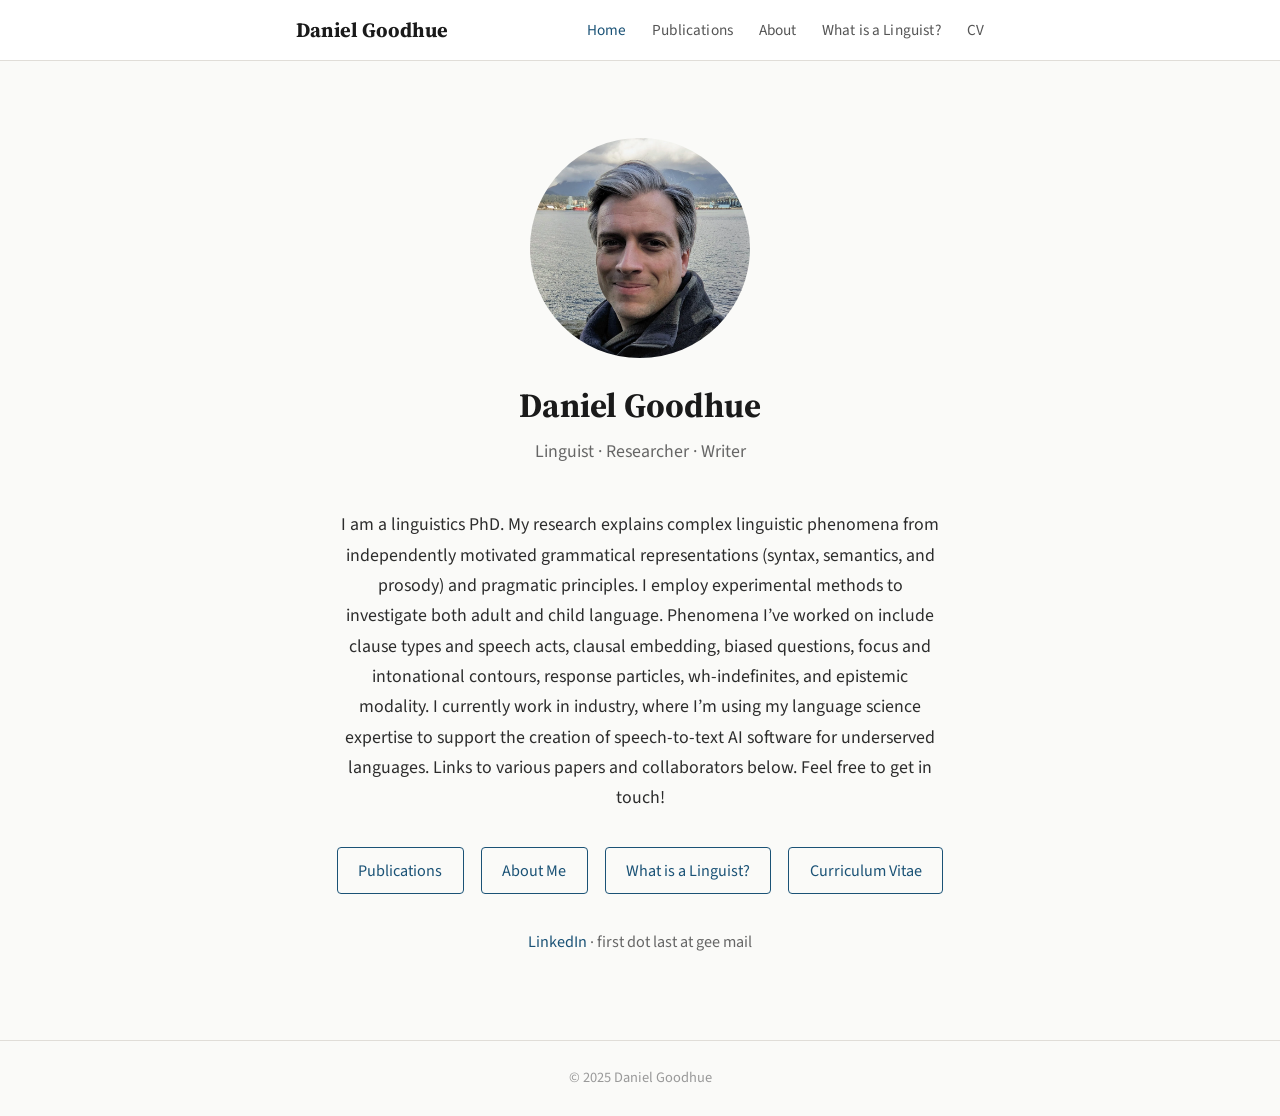
==== index.html @ 1b96a7d5 "Initial commit: personal academic website Static HTML/CSS site for danielgoodhue.com, migrating from" ====
<!DOCTYPE html>
<html lang="en">
<head>
  <meta charset="utf-8">
  <meta name="viewport" content="width=device-width, initial-scale=1">
  <title>Daniel Goodhue</title>
  <meta name="description" content="Daniel Goodhue — linguist, researcher, and writer based in Montreal.">
  <meta property="og:title" content="Daniel Goodhue">
  <meta property="og:description" content="Daniel Goodhue — linguist, researcher, and writer based in Montreal.">
  <meta property="og:type" content="website">
  <meta property="og:url" content="https://www.danielgoodhue.com/">
  <meta property="og:image" content="https://www.danielgoodhue.com/images/dan-vancouver-2024-crop.jpg">
  <link rel="preconnect" href="https://fonts.googleapis.com">
  <link rel="preconnect" href="https://fonts.gstatic.com" crossorigin>
  <link href="https://fonts.googleapis.com/css2?family=Source+Sans+3:ital,wght@0,400;0,600;0,700;1,400;1,600&family=Source+Serif+4:ital,wght@0,400;0,600;0,700;1,400&display=swap" rel="stylesheet">
  <link rel="stylesheet" href="./style.css">
</head>
<body>

  <header class="site-header">
    <nav class="nav-inner">
      <a href="./index.html" class="site-name">Daniel Goodhue</a>
      <button class="nav-toggle" aria-label="Toggle navigation">
        <svg viewBox="0 0 24 24" fill="none" stroke="currentColor" stroke-width="2" stroke-linecap="round"><line x1="3" y1="6" x2="21" y2="6"/><line x1="3" y1="12" x2="21" y2="12"/><line x1="3" y1="18" x2="21" y2="18"/></svg>
      </button>
      <ul class="nav-links">
        <li><a href="./index.html" class="active">Home</a></li>
        <li><a href="./publications.html">Publications</a></li>
        <li><a href="./about.html">About</a></li>
        <li><a href="./what-is-a-linguist.html">What is a Linguist?</a></li>
        <li><a href="./files/Goodhue-2025-CV2.pdf">CV</a></li>
      </ul>
    </nav>
  </header>

  <main>
    <div class="container">
      <div class="home-hero">
        <img src="./images/dan-vancouver-2024-crop.jpg" alt="Daniel Goodhue cycling the Vancouver seawall" class="photo">
        <h1>Daniel Goodhue</h1>
        <p class="tagline">Linguist &middot; Researcher &middot; Writer</p>
      </div>

      <div class="home-intro">
        <!-- PLACEHOLDER: Daniel, replace this paragraph with your own intro text.
             A few sentences about who you are — framed as someone who did linguistics
             and now does other things, not as an active academic. -->
        <p>I am a linguistics PhD. My research explains complex linguistic phenomena from independently motivated grammatical representations (syntax, semantics, and prosody) and pragmatic principles. I employ experimental methods to investigate both adult and child language. Phenomena I’ve worked on include clause types and speech acts, clausal embedding, biased questions, focus and intonational contours, response particles, wh-indefinites, and epistemic modality. I currently work in industry, where I’m using my language science expertise to support the creation of speech-to-text AI software for underserved languages. Links to various papers and collaborators below. Feel free to get in touch!</p>
      </div>

      <ul class="home-nav-links">
        <li><a href="./publications.html">Publications</a></li>
        <li><a href="./about.html">About Me</a></li>
        <li><a href="./what-is-a-linguist.html">What is a Linguist?</a></li>
        <li><a href="./files/Goodhue-2025-CV2.pdf">Curriculum Vitae</a></li>
      </ul>

      <p class="home-contact">
        <a href="https://www.linkedin.com/in/daniel-goodhue">LinkedIn</a> &middot; first dot last at gee mail
      </p>
    </div>
  </main>

  <footer class="site-footer">
    <div class="container">&copy; 2025 Daniel Goodhue</div>
  </footer>

  <script>
    document.querySelector('.nav-toggle').addEventListener('click', function() {
      document.querySelector('.nav-links').classList.toggle('open');
    });
  </script>

</body>
</html>
---- style.css ----
/* ===== Reset & Base ===== */
*, *::before, *::after {
  box-sizing: border-box;
  margin: 0;
  padding: 0;
}

html {
  font-size: 17px;
  scroll-behavior: smooth;
}

body {
  font-family: 'Source Sans 3', 'Source Sans Pro', -apple-system, BlinkMacSystemFont, 'Segoe UI', sans-serif;
  line-height: 1.7;
  color: #2c2c2c;
  background: #fafaf8;
}

a {
  color: #1a5276;
  text-decoration: none;
}

a:hover {
  color: #0e3650;
  text-decoration: underline;
}

img {
  max-width: 100%;
  height: auto;
  display: block;
}

/* ===== Typography ===== */
h1, h2, h3, h4 {
  font-family: 'Source Serif 4', 'Source Serif Pro', Georgia, 'Times New Roman', serif;
  color: #1a1a1a;
  line-height: 1.3;
}

h1 { font-size: 2rem; margin-bottom: 0.5em; }
h2 { font-size: 1.5rem; margin-bottom: 0.5em; margin-top: 1.8em; }
h3 { font-size: 1.15rem; margin-bottom: 0.4em; margin-top: 1.5em; }

p {
  margin-bottom: 1em;
}

/* ===== Layout ===== */
.container {
  max-width: 740px;
  margin: 0 auto;
  padding: 0 1.5rem;
}

/* ===== Navigation ===== */
.site-header {
  border-bottom: 1px solid #e0ddd8;
  background: #fff;
  position: sticky;
  top: 0;
  z-index: 100;
}

.nav-inner {
  max-width: 740px;
  margin: 0 auto;
  padding: 0 1.5rem;
  display: flex;
  align-items: center;
  justify-content: space-between;
  height: 60px;
}

.site-name {
  font-family: 'Source Serif 4', 'Source Serif Pro', Georgia, serif;
  font-size: 1.2rem;
  font-weight: 700;
  color: #1a1a1a;
  text-decoration: none;
  white-space: nowrap;
}

.site-name:hover {
  color: #1a5276;
  text-decoration: none;
}

.nav-links {
  display: flex;
  gap: 1.5rem;
  list-style: none;
  align-items: center;
}

.nav-links a {
  font-size: 0.9rem;
  color: #555;
  text-decoration: none;
  letter-spacing: 0.01em;
}

.nav-links a:hover,
.nav-links a.active {
  color: #1a5276;
}

.nav-toggle {
  display: none;
  background: none;
  border: none;
  cursor: pointer;
  padding: 0.5rem;
  color: #2c2c2c;
}

.nav-toggle svg {
  width: 24px;
  height: 24px;
}

/* ===== Main Content ===== */
main {
  padding: 2.5rem 0 4rem;
}

/* ===== Home Page ===== */
.home-hero {
  text-align: center;
  padding: 2rem 0 1rem;
}

.home-hero .photo {
  width: 220px;
  height: 220px;
  border-radius: 50%;
  object-fit: cover;
  margin: 0 auto 1.5rem;
}

.home-hero h1 {
  margin-bottom: 0.3em;
}

.home-hero .tagline {
  font-size: 1.05rem;
  color: #666;
  margin-bottom: 1.5rem;
}

.home-intro {
  font-size: 1.05rem;
  max-width: 600px;
  margin: 0 auto 2rem;
  text-align: center;
}

.home-nav-links {
  display: flex;
  flex-wrap: wrap;
  justify-content: center;
  gap: 1rem;
  margin-bottom: 2rem;
  list-style: none;
}

.home-nav-links a {
  display: inline-block;
  padding: 0.5rem 1.2rem;
  border: 1px solid #1a5276;
  border-radius: 4px;
  color: #1a5276;
  font-size: 0.95rem;
  transition: background 0.15s, color 0.15s;
}

.home-nav-links a:hover {
  background: #1a5276;
  color: #fff;
  text-decoration: none;
}

.home-contact {
  text-align: center;
  color: #666;
  font-size: 0.95rem;
}

.home-contact a {
  color: #1a5276;
}

/* ===== Publications ===== */
.pub-list {
  list-style: none;
}

.pub-list li {
  margin-bottom: 0.9em;
  padding-left: 1.5em;
  text-indent: -1.5em;
}

.pub-list .author-self {
  font-weight: 700;
}

.pub-list .venue {
  font-style: italic;
}

.pub-note {
  font-size: 0.9rem;
  color: #666;
  margin-top: 0.3em;
  text-indent: 0;
  padding-left: 1.5em;
}

/* ===== About Page ===== */
.about-photo {
  border-radius: 6px;
  margin: 1.5em 0;
}

.about-photo.float-right {
  float: right;
  margin: 0 0 1em 1.5em;
  max-width: 280px;
}

.photo-caption {
  font-size: 0.85rem;
  color: #888;
  margin-top: 0.4em;
  font-style: italic;
}

/* ===== Linguist Page ===== */
.linguist-photo {
  float: right;
  margin: 0 0 1em 1.5em;
  max-width: 260px;
  border-radius: 6px;
}

.lambda-joke {
  font-family: 'Source Serif 4', 'Source Serif Pro', Georgia, serif;
  font-size: 1.1rem;
  text-align: center;
  margin: 2em 0 0.5em;
  color: #1a1a1a;
}

.lambda-explanation {
  font-size: 0.88rem;
  color: #777;
  text-align: center;
  max-width: 540px;
  margin: 0 auto;
  line-height: 1.5;
}

/* ===== Footer ===== */
.site-footer {
  border-top: 1px solid #e0ddd8;
  padding: 1.5rem 0;
  text-align: center;
  font-size: 0.85rem;
  color: #999;
}

/* ===== Clearfix ===== */
.clearfix::after {
  content: "";
  display: table;
  clear: both;
}

/* ===== Mobile ===== */
@media (max-width: 700px) {
  html { font-size: 16px; }

  .nav-toggle { display: block; }

  .nav-links {
    display: none;
    flex-direction: column;
    position: absolute;
    top: 60px;
    left: 0;
    right: 0;
    background: #fff;
    border-bottom: 1px solid #e0ddd8;
    padding: 1rem 1.5rem;
    gap: 0.8rem;
  }

  .nav-links.open { display: flex; }

  .home-hero .photo {
    width: 180px;
    height: 180px;
  }

  .about-photo.float-right,
  .linguist-photo {
    float: none;
    margin: 1em auto;
    max-width: 100%;
  }
}
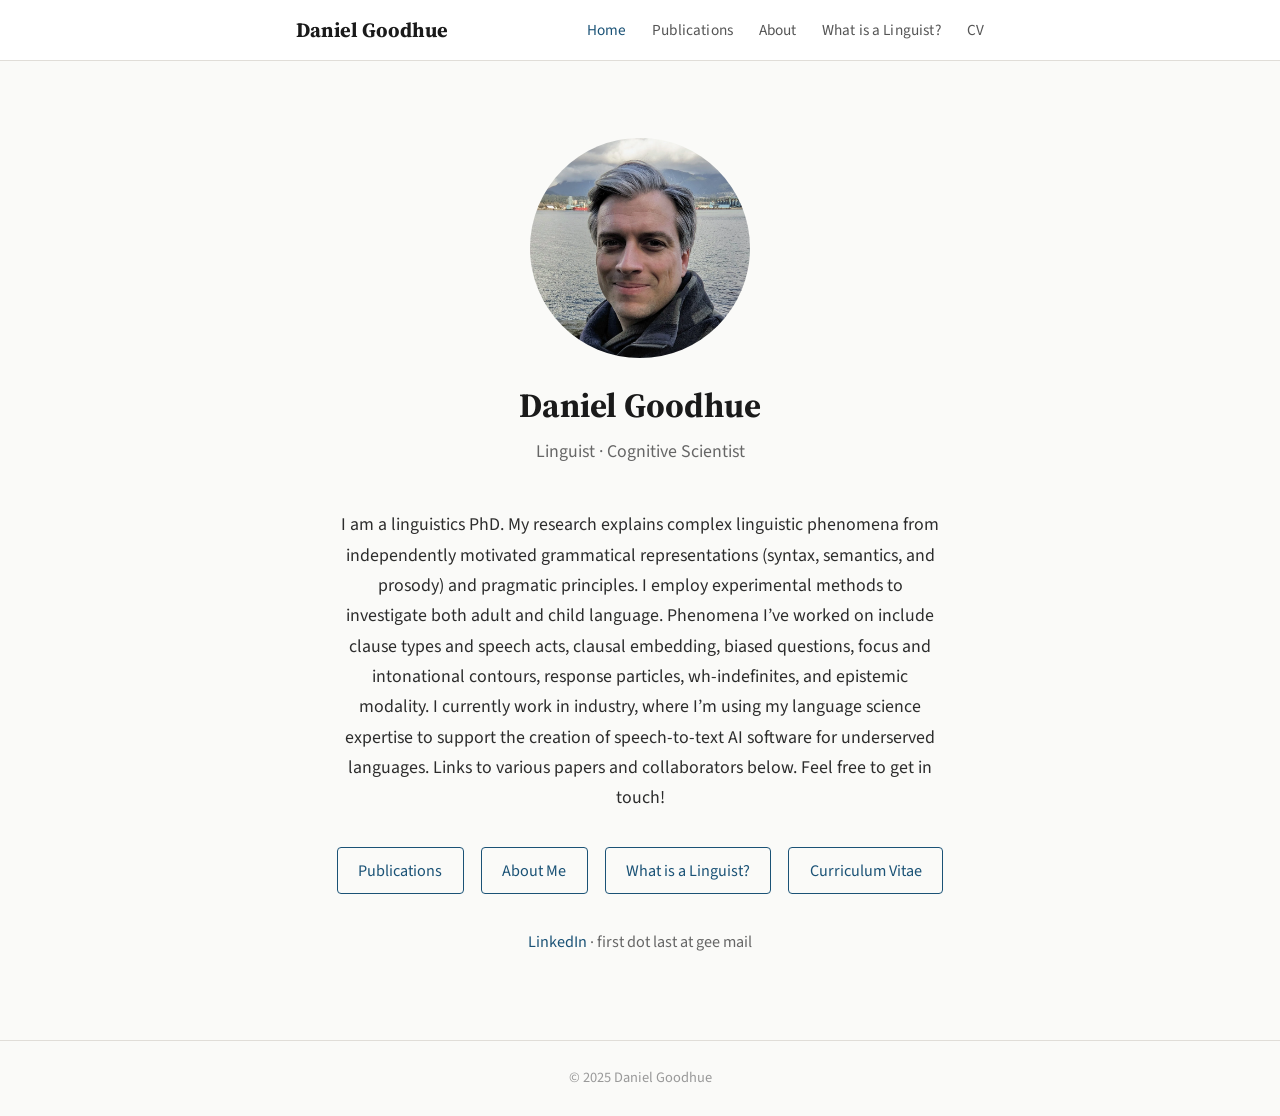
==== commit 45dcbd60: "Updated caption placement on What is a linguist? page" ====
--- a/index.html
+++ b/index.html
@@ -38,7 +38,7 @@
       <div class="home-hero">
         <img src="./images/dan-vancouver-2024-crop.jpg" alt="Daniel Goodhue cycling the Vancouver seawall" class="photo">
         <h1>Daniel Goodhue</h1>
-        <p class="tagline">Linguist &middot; Researcher &middot; Writer</p>
+        <p class="tagline">Linguist &middot; Cognitive Scientist</p>
       </div>
 
       <div class="home-intro">
--- a/style.css
+++ b/style.css
@@ -209,6 +209,13 @@
 
 .pub-list .venue {
   font-style: italic;
+}
+
+.last-updated {
+  font-size: 0.9rem;
+  color: #888;
+  margin-top: -0.5em;
+  margin-bottom: 2em;
 }
 
 .pub-note {
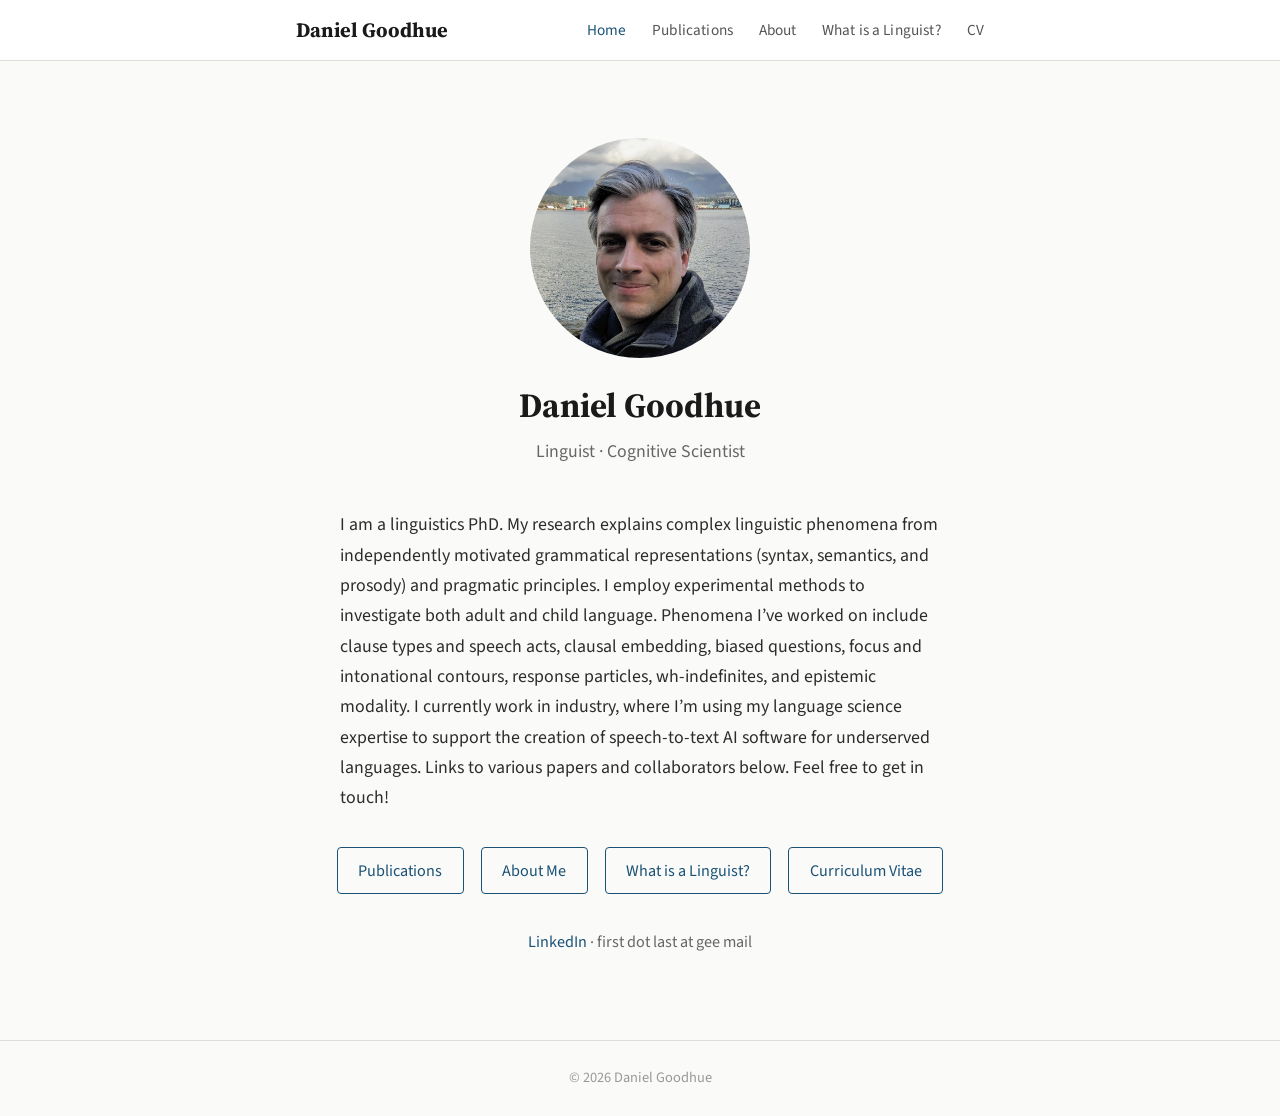
==== commit 3aa83230: "Copyright year is now supposed to auto-display the current year" ====
--- a/index.html
+++ b/index.html
@@ -42,9 +42,6 @@
       </div>
 
       <div class="home-intro">
-        <!-- PLACEHOLDER: Daniel, replace this paragraph with your own intro text.
-             A few sentences about who you are — framed as someone who did linguistics
-             and now does other things, not as an active academic. -->
         <p>I am a linguistics PhD. My research explains complex linguistic phenomena from independently motivated grammatical representations (syntax, semantics, and prosody) and pragmatic principles. I employ experimental methods to investigate both adult and child language. Phenomena I’ve worked on include clause types and speech acts, clausal embedding, biased questions, focus and intonational contours, response particles, wh-indefinites, and epistemic modality. I currently work in industry, where I’m using my language science expertise to support the creation of speech-to-text AI software for underserved languages. Links to various papers and collaborators below. Feel free to get in touch!</p>
       </div>
 
@@ -62,13 +59,14 @@
   </main>
 
   <footer class="site-footer">
-    <div class="container">&copy; 2025 Daniel Goodhue</div>
+    <div class="container">&copy; <span id="year">2026</span> Daniel Goodhue</div>
   </footer>
 
   <script>
     document.querySelector('.nav-toggle').addEventListener('click', function() {
       document.querySelector('.nav-links').classList.toggle('open');
     });
+    document.getElementById('year').textContent = new Date().getFullYear();
   </script>
 
 </body>
--- a/style.css
+++ b/style.css
@@ -154,7 +154,7 @@
   font-size: 1.05rem;
   max-width: 600px;
   margin: 0 auto 2rem;
-  text-align: center;
+  text-align: left;
 }
 
 .home-nav-links {
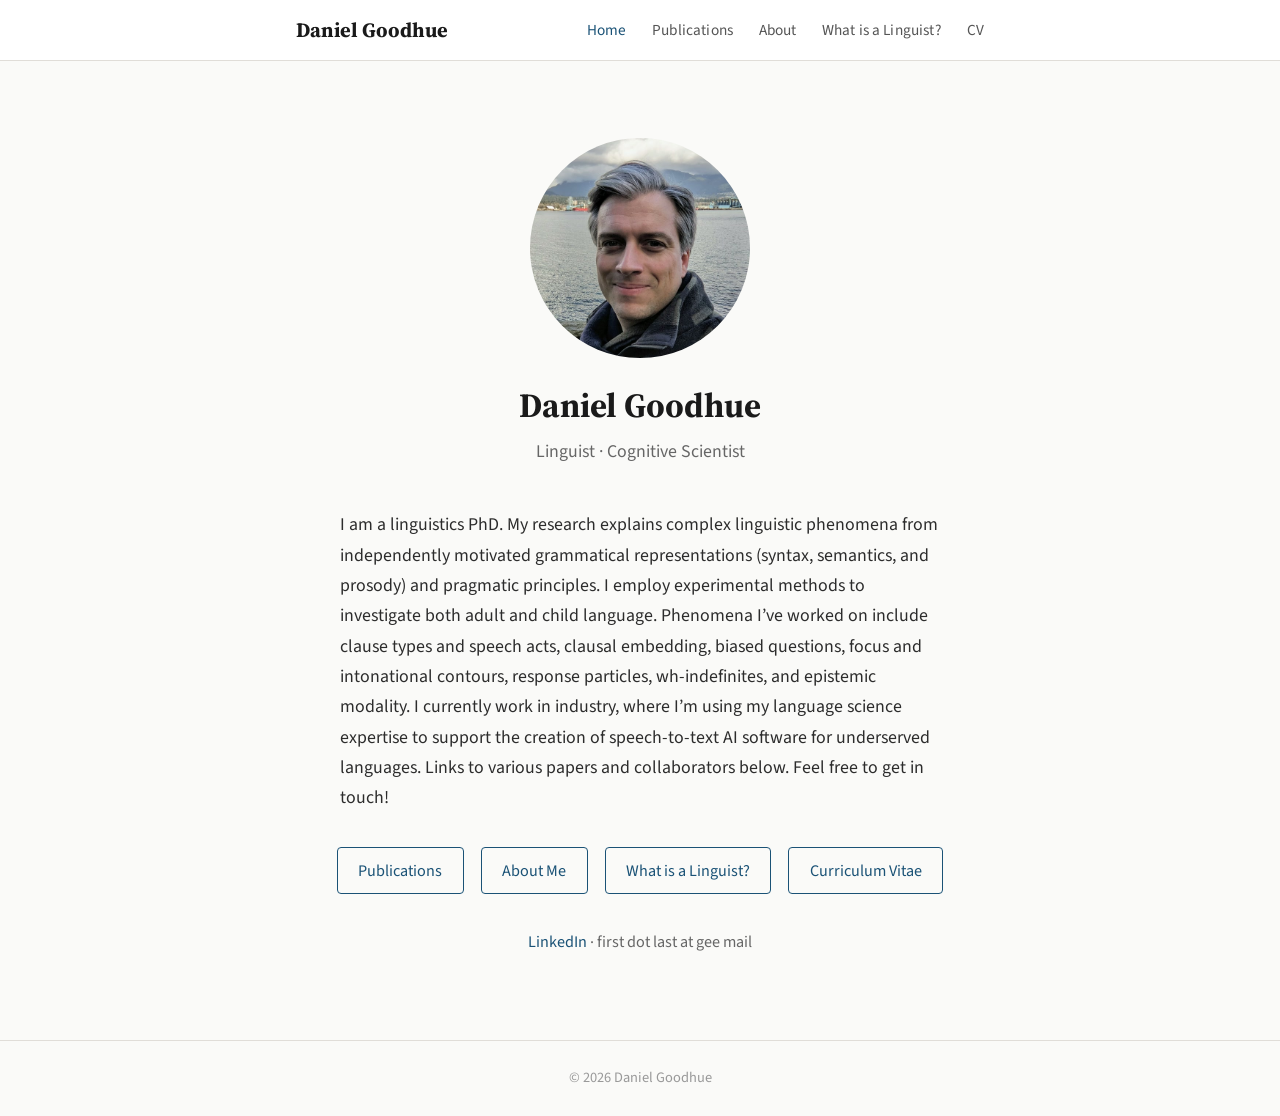
==== commit 01a768b6: "Use pre-sized square hero photo; bundle pending CV, caption, and footer updates" ====
--- a/index.html
+++ b/index.html
@@ -28,7 +28,7 @@
         <li><a href="./publications.html">Publications</a></li>
         <li><a href="./about.html">About</a></li>
         <li><a href="./what-is-a-linguist.html">What is a Linguist?</a></li>
-        <li><a href="./files/Goodhue-2025-CV2.pdf">CV</a></li>
+        <li><a href="./files/Goodhue-2026-CV1.pdf">CV</a></li>
       </ul>
     </nav>
   </header>
@@ -36,7 +36,7 @@
   <main>
     <div class="container">
       <div class="home-hero">
-        <img src="./images/dan-vancouver-2024-crop.jpg" alt="Daniel Goodhue cycling the Vancouver seawall" class="photo">
+        <img src="./images/dan-vancouver-2024-square.jpg" alt="Daniel Goodhue at the Vancouver seawall" width="220" height="220" class="photo">
         <h1>Daniel Goodhue</h1>
         <p class="tagline">Linguist &middot; Cognitive Scientist</p>
       </div>
@@ -49,7 +49,7 @@
         <li><a href="./publications.html">Publications</a></li>
         <li><a href="./about.html">About Me</a></li>
         <li><a href="./what-is-a-linguist.html">What is a Linguist?</a></li>
-        <li><a href="./files/Goodhue-2025-CV2.pdf">Curriculum Vitae</a></li>
+        <li><a href="./files/Goodhue-2026-CV1.pdf">Curriculum Vitae</a></li>
       </ul>
 
       <p class="home-contact">
